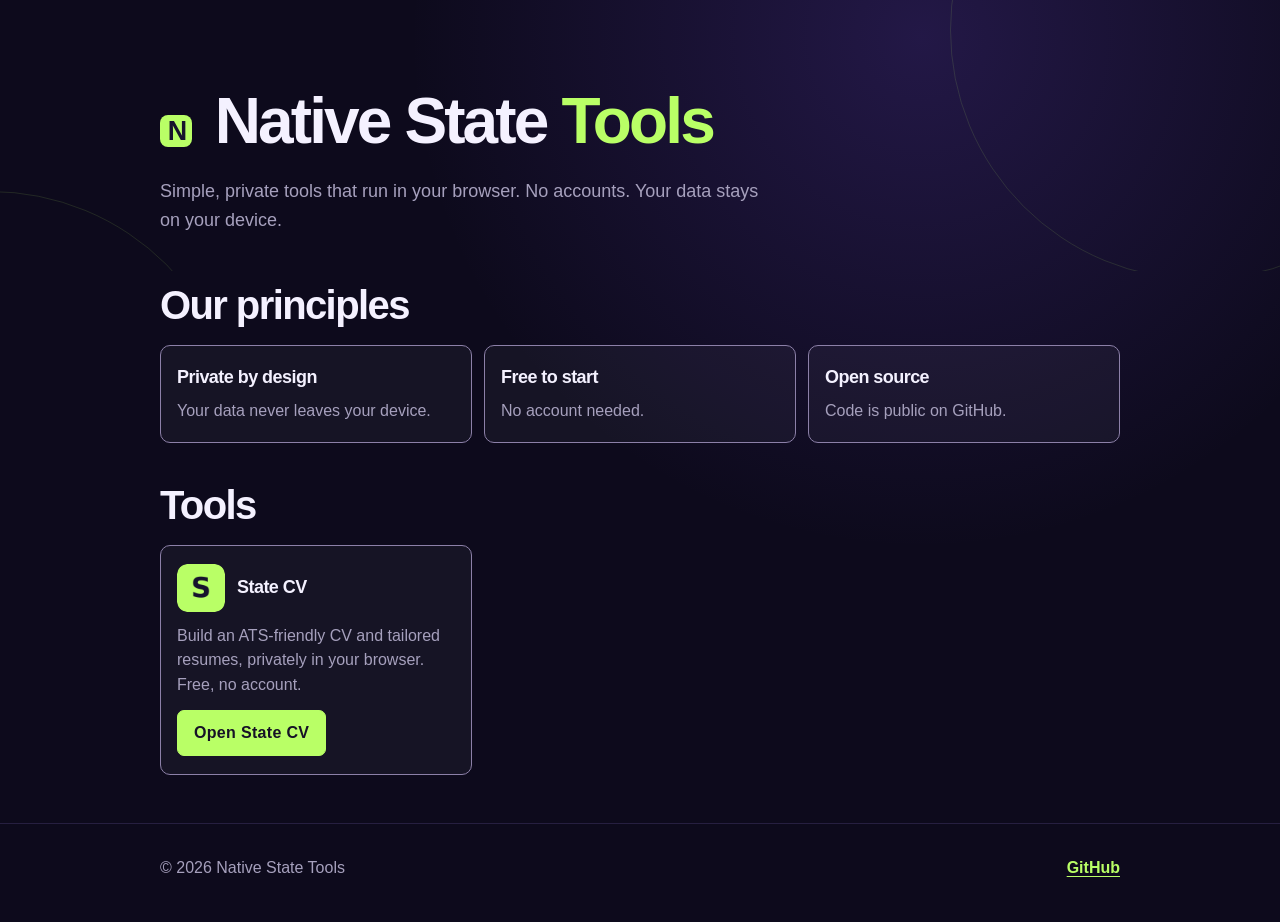
==== index.html @ 01176af1 "Add a static homepage that introduces the suite and links to State CV. Co-authored-by: Cursor <curso" ====
<!doctype html>
<html lang="en">
<head>
  <meta charset="UTF-8" />
  <meta name="viewport" content="width=device-width, initial-scale=1.0" />
  <meta http-equiv="Content-Security-Policy" content="default-src 'self'; img-src 'self' data:; style-src 'self'; script-src 'self'; base-uri 'none'; form-action 'none'; object-src 'none'" />
  <meta name="description" content="Simple, private tools that run in your browser. No accounts. Your data stays on your device." />
  <meta name="theme-color" content="#17132d" />
  <title>Native State Tools</title>
  <link rel="icon" href="data:image/svg+xml,%3Csvg viewBox='0 0 32 32'%3E%3Crect width='32' height='32' rx='7' fill='%23b9ff66'/%3E%3Ctext x='16' y='22' text-anchor='middle' font-family='Arial' font-size='18' font-weight='700' fill='%2317132d'%3EN%3C/text%3E%3C/svg%3E" />
  <link rel="stylesheet" href="styles.css" />
</head>
<body>
  <header class="site-header">
    <div class="glow glow-one" aria-hidden="true"></div>
    <div class="glow glow-two" aria-hidden="true"></div>
    <div class="wrap">
      <h1 class="brand"><span class="brand-mark" aria-hidden="true">N</span> Native State <b>Tools</b></h1>
      <p class="tagline">Simple, private tools that run in your browser. No accounts. Your data stays on your device.</p>
    </div>
  </header>
  <main>
    <section class="band" aria-labelledby="principles-heading">
      <div class="wrap">
        <h2 id="principles-heading">Our principles</h2>
        <ul class="principle-list">
          <li class="principle">
            <h3>Private by design</h3>
            <p>Your data never leaves your device.</p>
          </li>
          <li class="principle">
            <h3>Free to start</h3>
            <p>No account needed.</p>
          </li>
          <li class="principle">
            <h3>Open source</h3>
            <p>Code is public on GitHub.</p>
          </li>
        </ul>
      </div>
    </section>
    <section class="band" aria-labelledby="tools-heading">
      <div class="wrap">
        <h2 id="tools-heading">Tools</h2>
        <ul class="tool-list">
          <li>
            <article class="tool-card">
              <div class="tool-heading">
                <img src="icon.png" width="48" height="48" alt="" />
                <h3>State CV</h3>
              </div>
              <p>Build an ATS-friendly CV and tailored resumes, privately in your browser. Free, no account.</p>
              <a class="button button-accent" href="https://native-state-tools.github.io/state-cv/">Open State CV</a>
            </article>
          </li>
        </ul>
      </div>
    </section>
  </main>
  <footer class="site-footer">
    <div class="wrap footer-inner">
      <p>© 2026 Native State Tools</p>
      <a href="https://github.com/native-state-tools">GitHub</a>
    </div>
  </footer>
</body>
</html>
---- styles.css ----
:root {
  --ink: #f4f1ff;
  --muted: #a6a0bd;
  --line: #756b91;
  --control-border: #8c80a8;
  --focus-ring: #916fda;
  --paper: #17132d;
  --canvas: #0d0a1c;
  --accent: #b9ff66;
  --coral: #ff8cda;
}

* { box-sizing: border-box; }

html { color-scheme: dark; scroll-behavior: smooth; }

body {
  background: radial-gradient(circle at 72% 4%, rgba(112, 73, 221, .22), transparent 32rem), var(--canvas);
  color: var(--ink);
  display: flex;
  flex-direction: column;
  font-family: "Segoe UI", Tahoma, sans-serif;
  line-height: 1.5;
  margin: 0;
  min-height: 100vh;
  overflow-wrap: break-word;
}

img { display: block; max-width: 100%; }

.wrap {
  margin: 0 auto;
  width: min(960px, calc(100% - 40px));
}

.site-header {
  overflow: hidden;
  padding: 88px 0 36px;
  position: relative;
}

.glow {
  border: 1px solid rgba(185, 255, 102, .12);
  border-radius: 50%;
  height: 500px;
  pointer-events: none;
  position: absolute;
  width: 500px;
}

.glow-one { right: -170px; top: -220px; }
.glow-two { bottom: -420px; left: -260px; }

h1, h2, h3, .brand-mark {
  font-family: "Trebuchet MS", "Segoe UI", sans-serif;
}

h1 {
  font-size: clamp(32px, 8vw, 64px);
  font-weight: 600;
  letter-spacing: -.045em;
  line-height: 1.05;
  margin: 0;
}

.brand b { color: var(--accent); font-weight: 600; }

.brand-mark {
  align-items: center;
  background: var(--accent);
  border-radius: 8px;
  color: #17132d;
  display: inline-flex;
  font-size: .42em;
  font-weight: 700;
  height: 1.2em;
  justify-content: center;
  margin-right: .28em;
  vertical-align: .12em;
  width: 1.2em;
}

.tagline {
  color: var(--muted);
  font-size: 18px;
  line-height: 1.6;
  margin: 22px 0 0;
  max-width: 38rem;
}

main { flex: 1 0 auto; }

.band { padding: 12px 0 28px; }

h2 {
  font-size: clamp(28px, 4vw, 40px);
  font-weight: 600;
  letter-spacing: -.04em;
  line-height: 1.1;
  margin: 0 0 18px;
}

h3 {
  font-size: 18px;
  letter-spacing: -.03em;
  margin: 0;
}

.eyebrow {
  color: var(--coral);
  font-family: Consolas, "Courier New", monospace;
  font-size: 12px;
  letter-spacing: .08em;
  margin: 0 0 14px;
  text-transform: uppercase;
}

.principle-list,
.tool-list {
  display: grid;
  gap: 12px;
  list-style: none;
  margin: 0;
  padding: 0;
}

.principle-list { grid-template-columns: repeat(3, minmax(0, 1fr)); }

.tool-list { grid-template-columns: repeat(auto-fill, minmax(min(100%, 280px), 1fr)); }

.principle,
.tool-card {
  background: rgba(255, 255, 255, .04);
  border: 1px solid var(--control-border);
  border-radius: 10px;
  min-width: 0;
  padding: 18px 16px;
}

.principle p,
.tool-card p {
  color: var(--muted);
  font-size: 16px;
  line-height: 1.55;
  margin: 8px 0 0;
}

.tool-card {
  display: flex;
  flex-direction: column;
  align-items: flex-start;
  gap: 12px;
  transition: background .2s, border-color .2s, transform .2s;
}

.tool-card p { flex: 1 1 auto; margin: 0; }

.tool-card:hover {
  background: rgba(118, 81, 232, .18);
  border-color: #8062e7;
  transform: translateY(-3px);
}

.tool-heading {
  align-items: center;
  display: flex;
  gap: 12px;
}

.tool-heading img { border-radius: 10px; height: 48px; width: 48px; }

.button {
  align-items: center;
  border: 1px solid var(--control-border);
  border-radius: 7px;
  display: inline-flex;
  font-size: 16px;
  font-weight: 800;
  justify-content: center;
  letter-spacing: .02em;
  min-height: 44px;
  padding: 10px 16px;
  text-decoration: none;
  transition: transform .18s, background .18s;
}

.button:hover { transform: translateY(-1px); }

.button-accent {
  background: var(--accent);
  border-color: var(--accent);
  color: #161226;
}

.site-footer {
  border-top: 1px solid rgba(111, 94, 170, .25);
  margin-top: 20px;
  padding: 22px 0 32px;
}

.footer-inner {
  align-items: center;
  display: flex;
  flex-wrap: wrap;
  gap: 8px 24px;
  justify-content: space-between;
}

.site-footer p { color: var(--muted); margin: 0; }

.site-footer a {
  align-items: center;
  color: var(--accent);
  display: inline-flex;
  font-weight: 700;
  min-height: 44px;
  text-underline-offset: 3px;
}

.missing {
  padding: 72px 0;
}

.missing h1 { margin: 0 0 16px; }

.missing p:not(.eyebrow) {
  color: var(--muted);
  font-size: 18px;
  line-height: 1.55;
  margin: 0 0 28px;
  max-width: 36rem;
}

:where(a, button):focus-visible {
  outline: 3px solid var(--focus-ring);
  outline-offset: 2px;
}

@media (max-width: 700px) {
  .wrap { width: min(960px, calc(100% - 32px)); }
  .site-header { padding: 48px 0 20px; }
  .tagline, .missing p:not(.eyebrow) { font-size: 16px; }
  .principle-list { grid-template-columns: minmax(0, 1fr); }
}

@media (prefers-reduced-motion: reduce) {
  *, *::before, *::after {
    animation-duration: .01ms !important;
    animation-iteration-count: 1 !important;
    scroll-behavior: auto !important;
    transition-duration: .01ms !important;
  }

  .tool-card:hover,
  .button:hover { transform: none; }
}
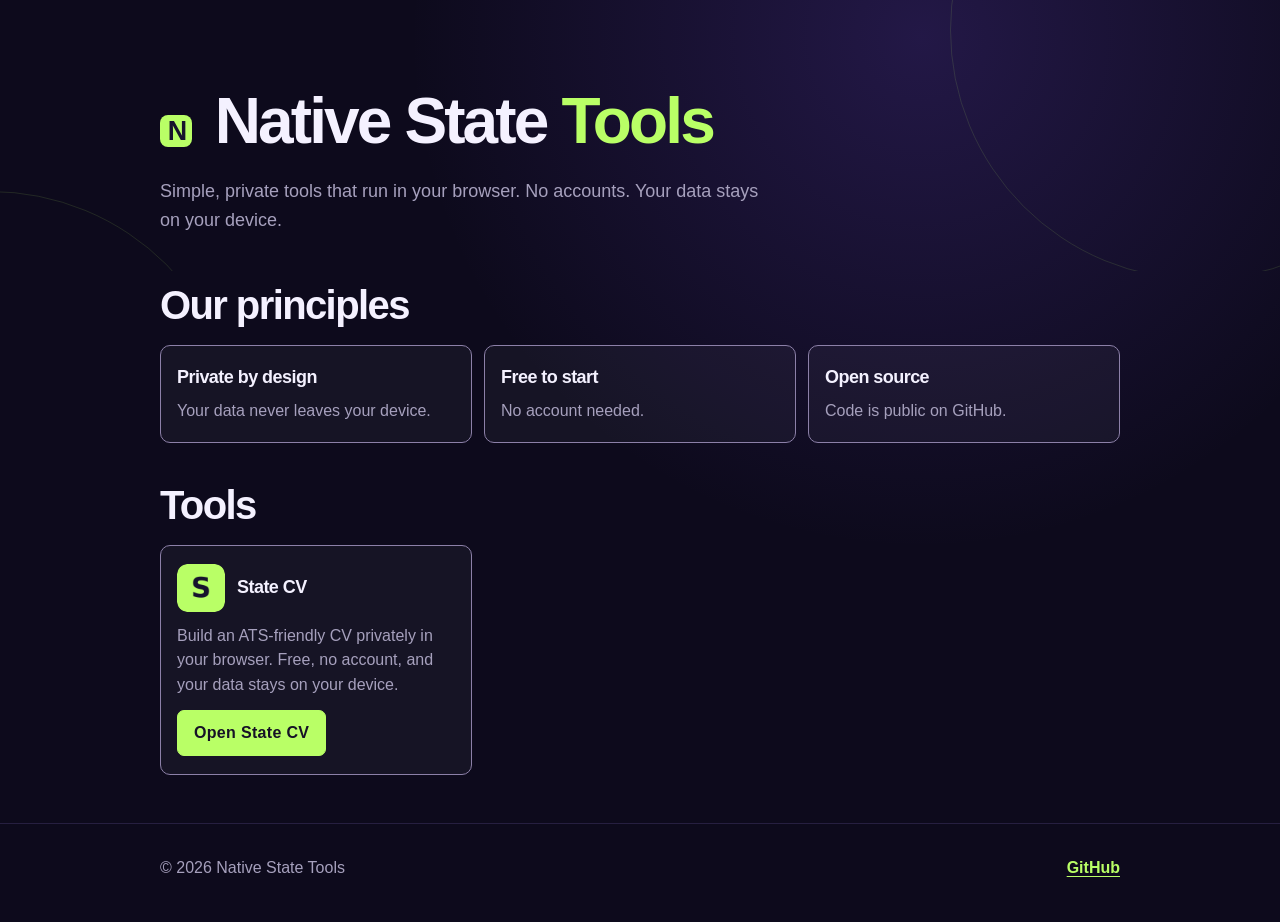
==== commit 329d1470: "Homepage: remove tailored resumes claim (not built yet) Co-authored-by: Cursor <cursoragent@cursor.c" ====
--- a/index.html
+++ b/index.html
@@ -49,7 +49,7 @@
                 <img src="icon.png" width="48" height="48" alt="" />
                 <h3>State CV</h3>
               </div>
-              <p>Build an ATS-friendly CV and tailored resumes, privately in your browser. Free, no account.</p>
+              <p>Build an ATS-friendly CV privately in your browser. Free, no account, and your data stays on your device.</p>
               <a class="button button-accent" href="https://native-state-tools.github.io/state-cv/">Open State CV</a>
             </article>
           </li>
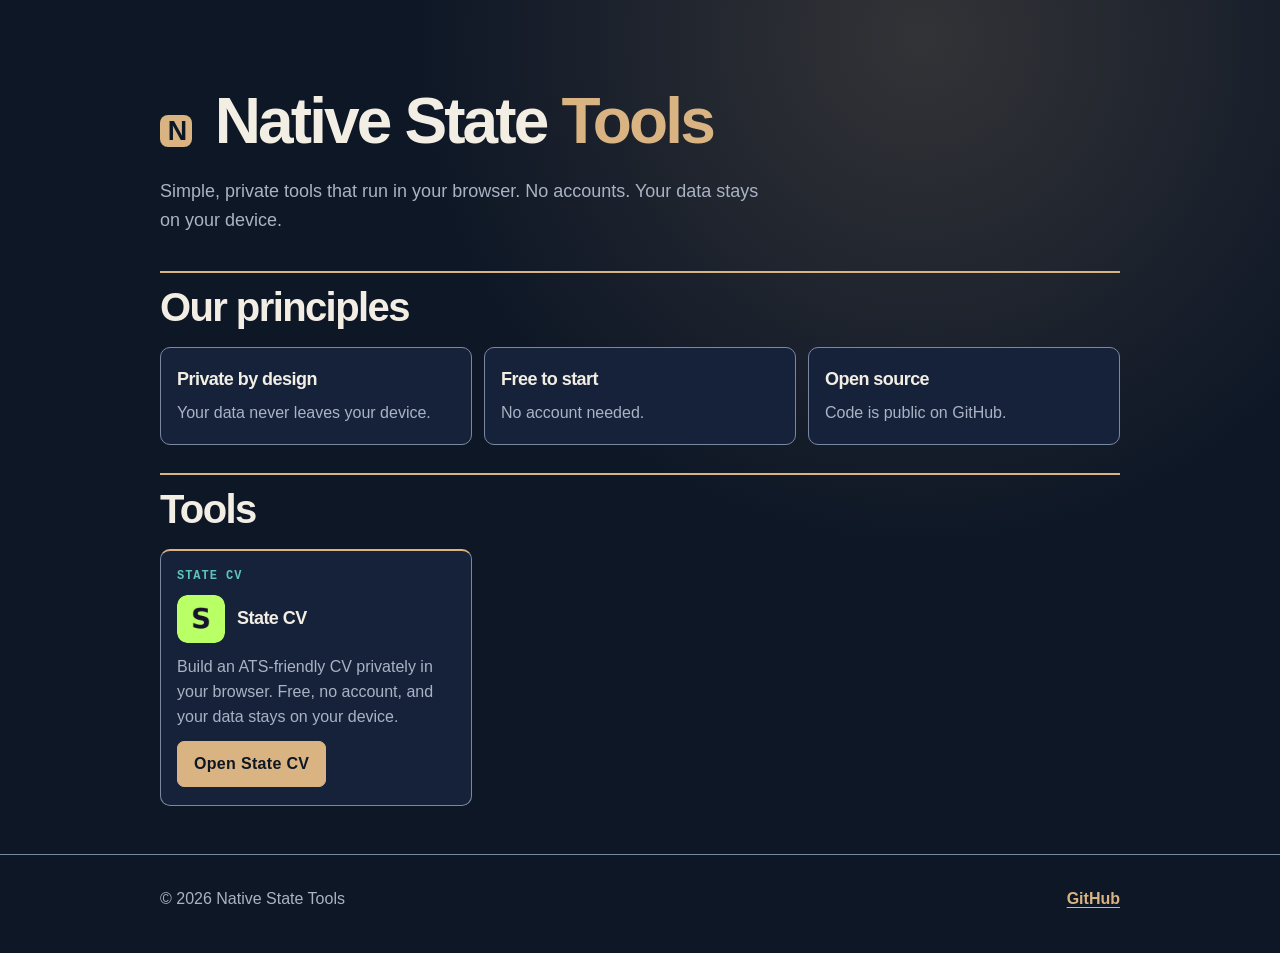
==== commit cc07896a: "Restyle the homepage in navy and gold. Replace the purple and green theme with the Native State Tool" ====
--- a/index.html
+++ b/index.html
@@ -5,9 +5,9 @@
   <meta name="viewport" content="width=device-width, initial-scale=1.0" />
   <meta http-equiv="Content-Security-Policy" content="default-src 'self'; img-src 'self' data:; style-src 'self'; script-src 'self'; base-uri 'none'; form-action 'none'; object-src 'none'" />
   <meta name="description" content="Simple, private tools that run in your browser. No accounts. Your data stays on your device." />
-  <meta name="theme-color" content="#17132d" />
+  <meta name="theme-color" content="#0E1726" />
   <title>Native State Tools</title>
-  <link rel="icon" href="data:image/svg+xml,%3Csvg viewBox='0 0 32 32'%3E%3Crect width='32' height='32' rx='7' fill='%23b9ff66'/%3E%3Ctext x='16' y='22' text-anchor='middle' font-family='Arial' font-size='18' font-weight='700' fill='%2317132d'%3EN%3C/text%3E%3C/svg%3E" />
+  <link rel="icon" href="data:image/svg+xml,%3Csvg viewBox='0 0 32 32'%3E%3Crect width='32' height='32' rx='7' fill='%23D9B382'/%3E%3Ctext x='16' y='22' text-anchor='middle' font-family='Arial' font-size='18' font-weight='700' fill='%230E1726'%3EN%3C/text%3E%3C/svg%3E" />
   <link rel="stylesheet" href="styles.css" />
 </head>
 <body>
@@ -45,6 +45,7 @@
         <ul class="tool-list">
           <li>
             <article class="tool-card">
+              <p class="tool-tag">State CV</p>
               <div class="tool-heading">
                 <img src="icon.png" width="48" height="48" alt="" />
                 <h3>State CV</h3>
--- a/styles.css
+++ b/styles.css
@@ -1,13 +1,13 @@
 :root {
-  --ink: #f4f1ff;
-  --muted: #a6a0bd;
-  --line: #756b91;
-  --control-border: #8c80a8;
-  --focus-ring: #916fda;
-  --paper: #17132d;
-  --canvas: #0d0a1c;
-  --accent: #b9ff66;
-  --coral: #ff8cda;
+  --ink: #F3EEE4;
+  --muted: #A9B3C4;
+  --line: #7A89A3;
+  --control-border: #7A89A3;
+  --focus-ring: #E6C594;
+  --paper: #16223A;
+  --canvas: #0E1726;
+  --accent: #D9B382;
+  --cv-accent: #5FC4B8;
 }
 
 * { box-sizing: border-box; }
@@ -15,7 +15,7 @@
 html { color-scheme: dark; scroll-behavior: smooth; }
 
 body {
-  background: radial-gradient(circle at 72% 4%, rgba(112, 73, 221, .22), transparent 32rem), var(--canvas);
+  background: radial-gradient(circle at 72% 4%, rgba(217, 179, 130, .18), transparent 32rem), var(--canvas);
   color: var(--ink);
   display: flex;
   flex-direction: column;
@@ -40,7 +40,6 @@
 }
 
 .glow {
-  border: 1px solid rgba(185, 255, 102, .12);
   border-radius: 50%;
   height: 500px;
   pointer-events: none;
@@ -69,7 +68,7 @@
   align-items: center;
   background: var(--accent);
   border-radius: 8px;
-  color: #17132d;
+  color: var(--canvas);
   display: inline-flex;
   font-size: .42em;
   font-weight: 700;
@@ -90,7 +89,13 @@
 
 main { flex: 1 0 auto; }
 
-.band { padding: 12px 0 28px; }
+.band { padding: 0 0 28px; }
+
+.band > .wrap,
+.missing > .wrap {
+  border-top: 2px solid var(--accent);
+  padding-top: 12px;
+}
 
 h2 {
   font-size: clamp(28px, 4vw, 40px);
@@ -107,7 +112,7 @@
 }
 
 .eyebrow {
-  color: var(--coral);
+  color: var(--accent);
   font-family: Consolas, "Courier New", monospace;
   font-size: 12px;
   letter-spacing: .08em;
@@ -130,7 +135,7 @@
 
 .principle,
 .tool-card {
-  background: rgba(255, 255, 255, .04);
+  background: var(--paper);
   border: 1px solid var(--control-border);
   border-radius: 10px;
   min-width: 0;
@@ -138,7 +143,7 @@
 }
 
 .principle p,
-.tool-card p {
+.tool-card > p:not(.tool-tag) {
   color: var(--muted);
   font-size: 16px;
   line-height: 1.55;
@@ -146,6 +151,7 @@
 }
 
 .tool-card {
+  border-top: 2px solid var(--accent);
   display: flex;
   flex-direction: column;
   align-items: flex-start;
@@ -153,12 +159,24 @@
   transition: background .2s, border-color .2s, transform .2s;
 }
 
-.tool-card p { flex: 1 1 auto; margin: 0; }
+.tool-card > p:not(.tool-tag) { flex: 1 1 auto; margin: 0; }
 
 .tool-card:hover {
-  background: rgba(118, 81, 232, .18);
-  border-color: #8062e7;
+  background: linear-gradient(rgba(217, 179, 130, .14), rgba(217, 179, 130, .14)), var(--paper);
+  border-color: var(--focus-ring);
+  border-top-color: var(--accent);
   transform: translateY(-3px);
+}
+
+.tool-card .tool-tag {
+  color: var(--cv-accent);
+  font-family: Consolas, "Courier New", monospace;
+  font-size: 12px;
+  font-weight: 700;
+  letter-spacing: .08em;
+  line-height: 1.2;
+  margin: 0;
+  text-transform: uppercase;
 }
 
 .tool-heading {
@@ -189,11 +207,16 @@
 .button-accent {
   background: var(--accent);
   border-color: var(--accent);
-  color: #161226;
+  color: var(--canvas);
+}
+
+.button-accent:hover {
+  background: var(--focus-ring);
+  border-color: var(--focus-ring);
 }
 
 .site-footer {
-  border-top: 1px solid rgba(111, 94, 170, .25);
+  border-top: 1px solid var(--line);
   margin-top: 20px;
   padding: 22px 0 32px;
 }
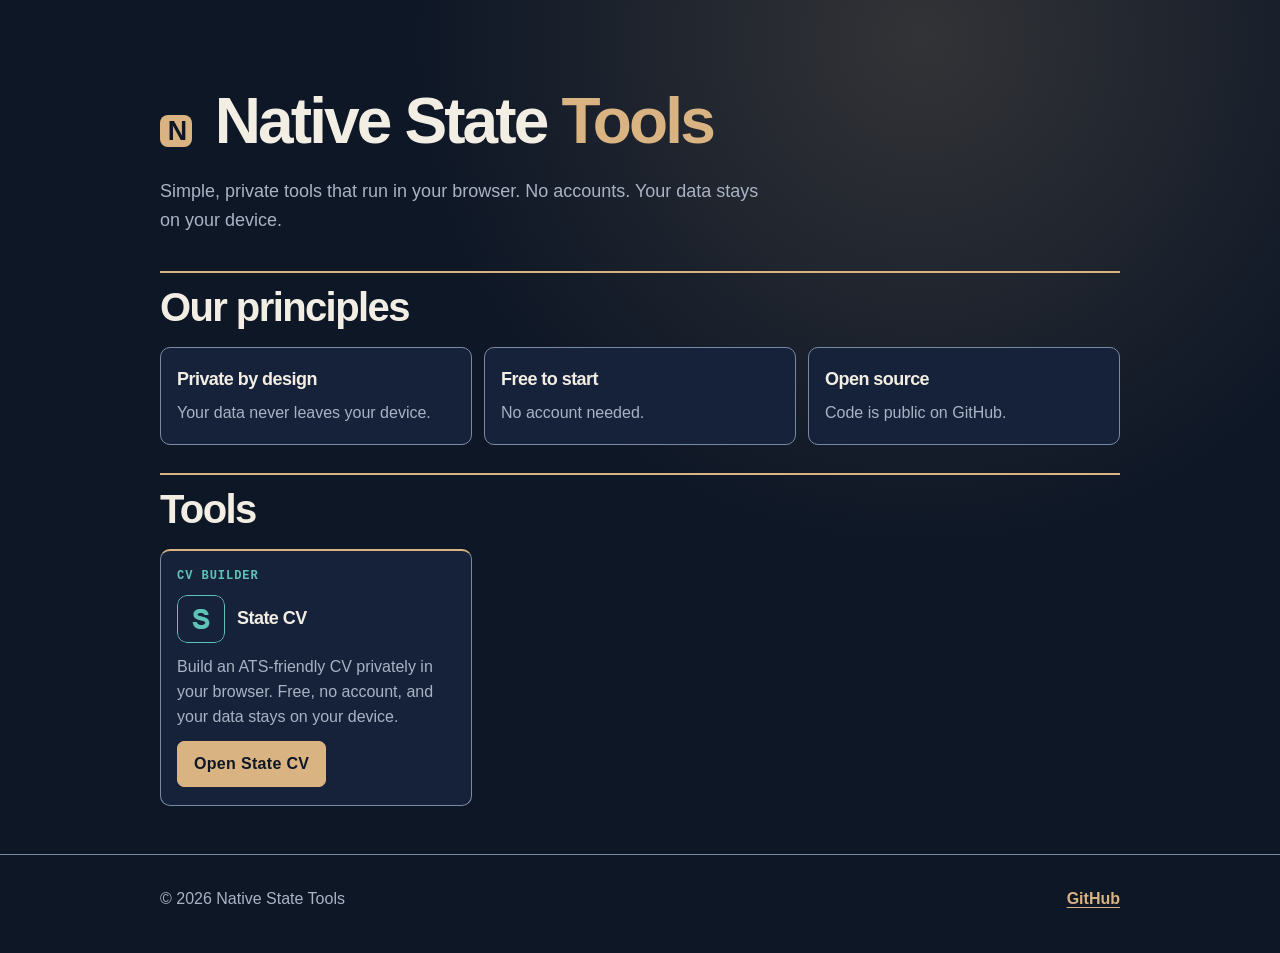
==== commit d40b887b: "Give the State CV icon a teal mark and shorten its tag. The green tile still used the old accent, an" ====
--- a/index.html
+++ b/index.html
@@ -45,7 +45,7 @@
         <ul class="tool-list">
           <li>
             <article class="tool-card">
-              <p class="tool-tag">State CV</p>
+              <p class="tool-tag">CV builder</p>
               <div class="tool-heading">
                 <img src="icon.png" width="48" height="48" alt="" />
                 <h3>State CV</h3>
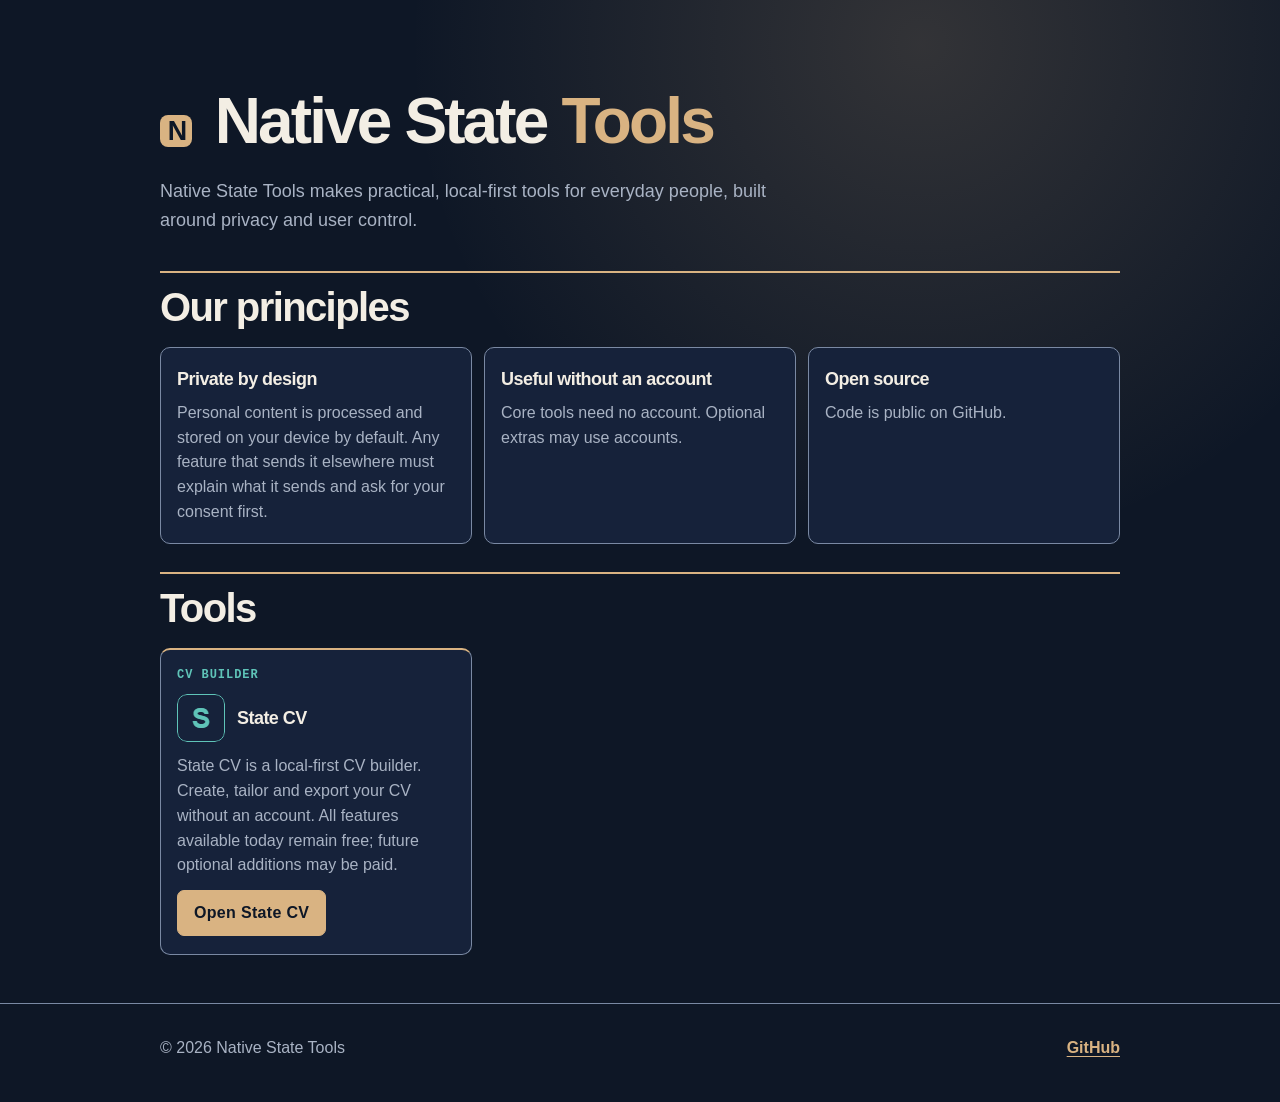
==== commit f540c6b2: "Replace blanket homepage promises with the approved local-first wording. Co-authored-by: Cursor <cur" ====
--- a/index.html
+++ b/index.html
@@ -4,7 +4,7 @@
   <meta charset="UTF-8" />
   <meta name="viewport" content="width=device-width, initial-scale=1.0" />
   <meta http-equiv="Content-Security-Policy" content="default-src 'self'; img-src 'self' data:; style-src 'self'; script-src 'self'; base-uri 'none'; form-action 'none'; object-src 'none'" />
-  <meta name="description" content="Simple, private tools that run in your browser. No accounts. Your data stays on your device." />
+  <meta name="description" content="Native State Tools makes practical, local-first tools for everyday people, built around privacy and user control." />
   <meta name="theme-color" content="#0E1726" />
   <title>Native State Tools</title>
   <link rel="icon" href="data:image/svg+xml,%3Csvg viewBox='0 0 32 32'%3E%3Crect width='32' height='32' rx='7' fill='%23D9B382'/%3E%3Ctext x='16' y='22' text-anchor='middle' font-family='Arial' font-size='18' font-weight='700' fill='%230E1726'%3EN%3C/text%3E%3C/svg%3E" />
@@ -16,7 +16,7 @@
     <div class="glow glow-two" aria-hidden="true"></div>
     <div class="wrap">
       <h1 class="brand"><span class="brand-mark" aria-hidden="true">N</span> Native State <b>Tools</b></h1>
-      <p class="tagline">Simple, private tools that run in your browser. No accounts. Your data stays on your device.</p>
+      <p class="tagline">Native State Tools makes practical, local-first tools for everyday people, built around privacy and user control.</p>
     </div>
   </header>
   <main>
@@ -26,11 +26,11 @@
         <ul class="principle-list">
           <li class="principle">
             <h3>Private by design</h3>
-            <p>Your data never leaves your device.</p>
+            <p>Personal content is processed and stored on your device by default. Any feature that sends it elsewhere must explain what it sends and ask for your consent first.</p>
           </li>
           <li class="principle">
-            <h3>Free to start</h3>
-            <p>No account needed.</p>
+            <h3>Useful without an account</h3>
+            <p>Core tools need no account. Optional extras may use accounts.</p>
           </li>
           <li class="principle">
             <h3>Open source</h3>
@@ -50,8 +50,8 @@
                 <img src="icon.png" width="48" height="48" alt="" />
                 <h3>State CV</h3>
               </div>
-              <p>Build an ATS-friendly CV privately in your browser. Free, no account, and your data stays on your device.</p>
-              <a class="button button-accent" href="https://native-state-tools.github.io/state-cv/">Open State CV</a>
+              <p>State CV is a local-first CV builder. Create, tailor and export your CV without an account. All features available today remain free; future optional additions may be paid.</p>
+              <a class="button button-accent" href="https://cv.nativestatetools.com/">Open State CV</a>
             </article>
           </li>
         </ul>
